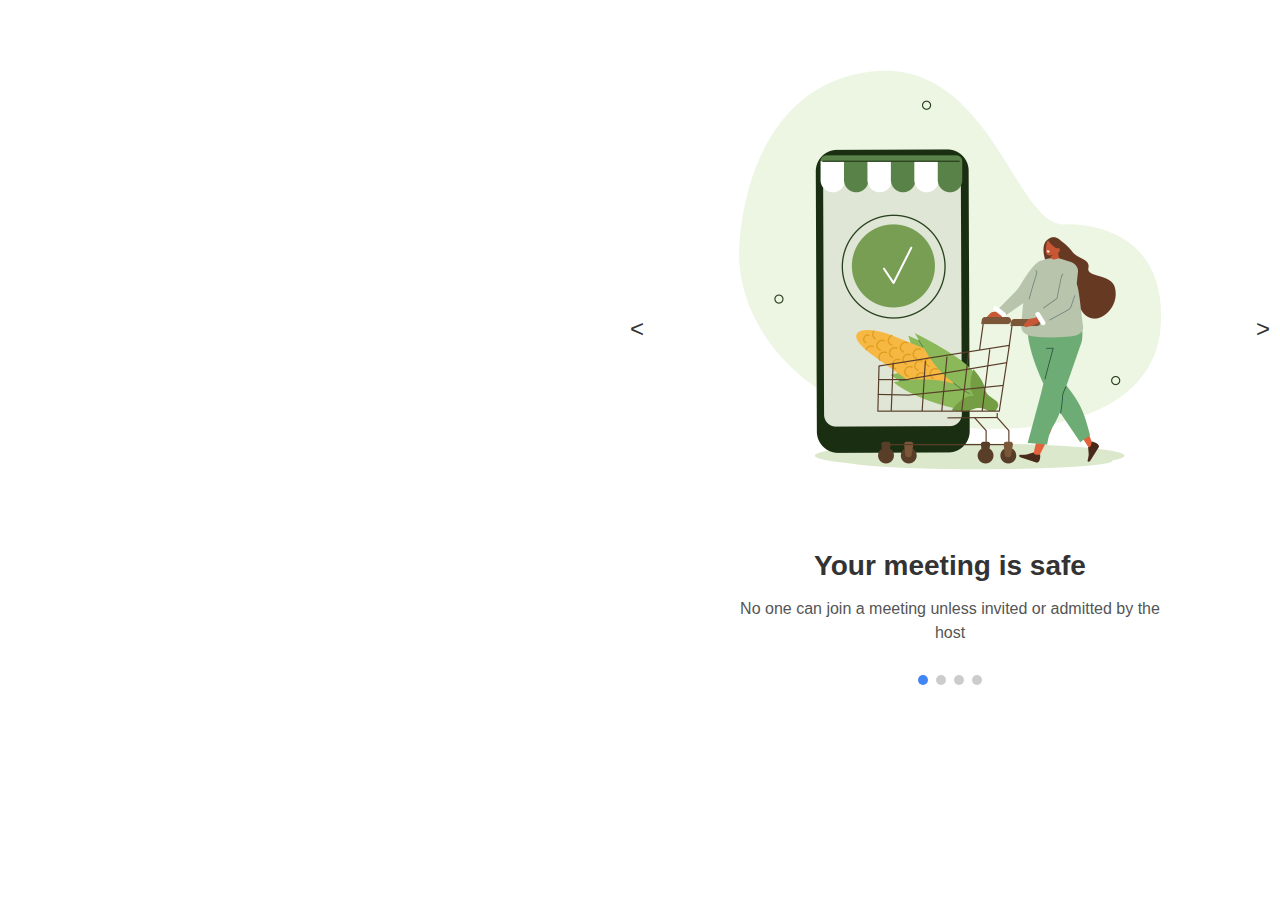
==== HTML/index.html @ 4975b03a "Add initial HTML, CSS, and JavaScript files for project setup" ====
<!DOCTYPE html>
<html lang="en">
<head>
    <meta charset="UTF-8">
    <meta name="viewport" content="width=device-width, initial-scale=1.0">
    <link rel="stylesheet" href="style.css">
    <title>Document</title>
    <style>
        body {
            font-family: Arial, sans-serif;
            margin: 0;
            padding: 0;
        }
        .hero-section {
            display: flex;
            align-items: center;
            width: 100%;
        }
        .leftSide {
            width: 50%;
            /* Left side left empty for future content */
        }
        .rightSide {
            width: 50%;
            position: relative;
            padding: 20px;
            text-align: center;
        }
        .image-container {
            width: 500px;
            height: 500px;
            margin: 0 auto 30px;
            display: flex;
            justify-content: center;
            align-items: center;
        }
        .image-container img {
            max-width: 100%;
            max-height: 100%;
        }
        h2 {
            font-size: 28px;
            margin-bottom: 15px;
            color: #333;
        }
        p {
            font-size: 16px;
            color: #555;
            max-width: 450px;
            margin: 0 auto 30px;
            line-height: 1.5;
        }
        .content-slide {
            display: none;
        }
        .content-slide.active {
            display: block;
        }
        .navigation-arrow {
            position: absolute;
            top: 50%;
            transform: translateY(-100%);
            font-size: 24px;
            background: none;
            border: none;
            cursor: pointer;
            color: #333;
            padding: 10px;
            z-index: 10;
        }
        .prev {
            left: 0;
        }
        .next {
            right: 0;
        }
        .indicators {
            display: flex;
            justify-content: center;
            gap: 8px;
        }
        .indicator {
            width: 10px;
            height: 10px;
            border-radius: 50%;
            background-color: #ccc;
            cursor: pointer;
        }
        .indicator.active {
            background-color: #4285f4;
        }
    </style>
</head>
<body>
    <div class="hero-section">
        <div class="leftSide">
            <!-- Left side empty for future content -->
        </div>
        <div class="rightSide">
            <button class="navigation-arrow prev" onclick="previousSlide()">&lt;</button>
            <button class="navigation-arrow next" onclick="nextSlide()">&gt;</button>

            <div id="slide1" class="content-slide active">
                <div class="image-container">
                    <img src="../Assets/IMG - 1.png" alt="Security illustration">
                </div>
                <h2>Your meeting is safe</h2>
                <p>No one can join a meeting unless invited or admitted by the host</p>
            </div>

            <div id="slide2" class="content-slide">
                <div class="image-container">
                    <img src="../Assets/IMG - 2.png" alt="Communication illustration">
                </div>
                <h2>Easy communication</h2>
                <p>Connect with your team from anywhere in the world with just one click</p>
            </div>

            <div id="slide3" class="content-slide">
                <div class="image-container">
                    <img src="../Assets/IMG - 3.png" alt="Collaboration illustration">
                </div>
                <h2>Work together</h2>
                <p>Share your screen, collaborate on documents, and brainstorm with your team in real-time</p>
            </div>

            <div id="slide4" class="content-slide">
                <div class="image-container">
                    <img src="../Assets/IMG - 4.png" alt="Recording illustration">
                </div>
                <h2>Never miss a detail</h2>
                <p>Record your meetings and access them later to review important information</p>
            </div>

            <div class="indicators">
                <div class="indicator active" onclick="goToSlide(0)"></div>
                <div class="indicator" onclick="goToSlide(1)"></div>
                <div class="indicator" onclick="goToSlide(2)"></div>
                <div class="indicator" onclick="goToSlide(3)"></div>
            </div>
        </div>
    </div>

    <script>
        let currentSlideIndex = 0;
        const slides = document.querySelectorAll(".content-slide");
        const indicators = document.querySelectorAll(".indicator");
        
        function updateSlide(index) {
            // Hide all slides
            slides.forEach(slide => slide.classList.remove("active"));
            // Show the current slide
            slides[index].classList.add("active");
            
            // Update indicators
            indicators.forEach(indicator => indicator.classList.remove("active"));
            indicators[index].classList.add("active");
        }
        
        function previousSlide() {
            currentSlideIndex = (currentSlideIndex - 1 + slides.length) % slides.length;
            updateSlide(currentSlideIndex);
        }
        
        function nextSlide() {
            currentSlideIndex = (currentSlideIndex + 1) % slides.length;
            updateSlide(currentSlideIndex);
        }
        
        function goToSlide(index) {
            currentSlideIndex = index;
            updateSlide(currentSlideIndex);
        }
    </script>
</body>
</html>
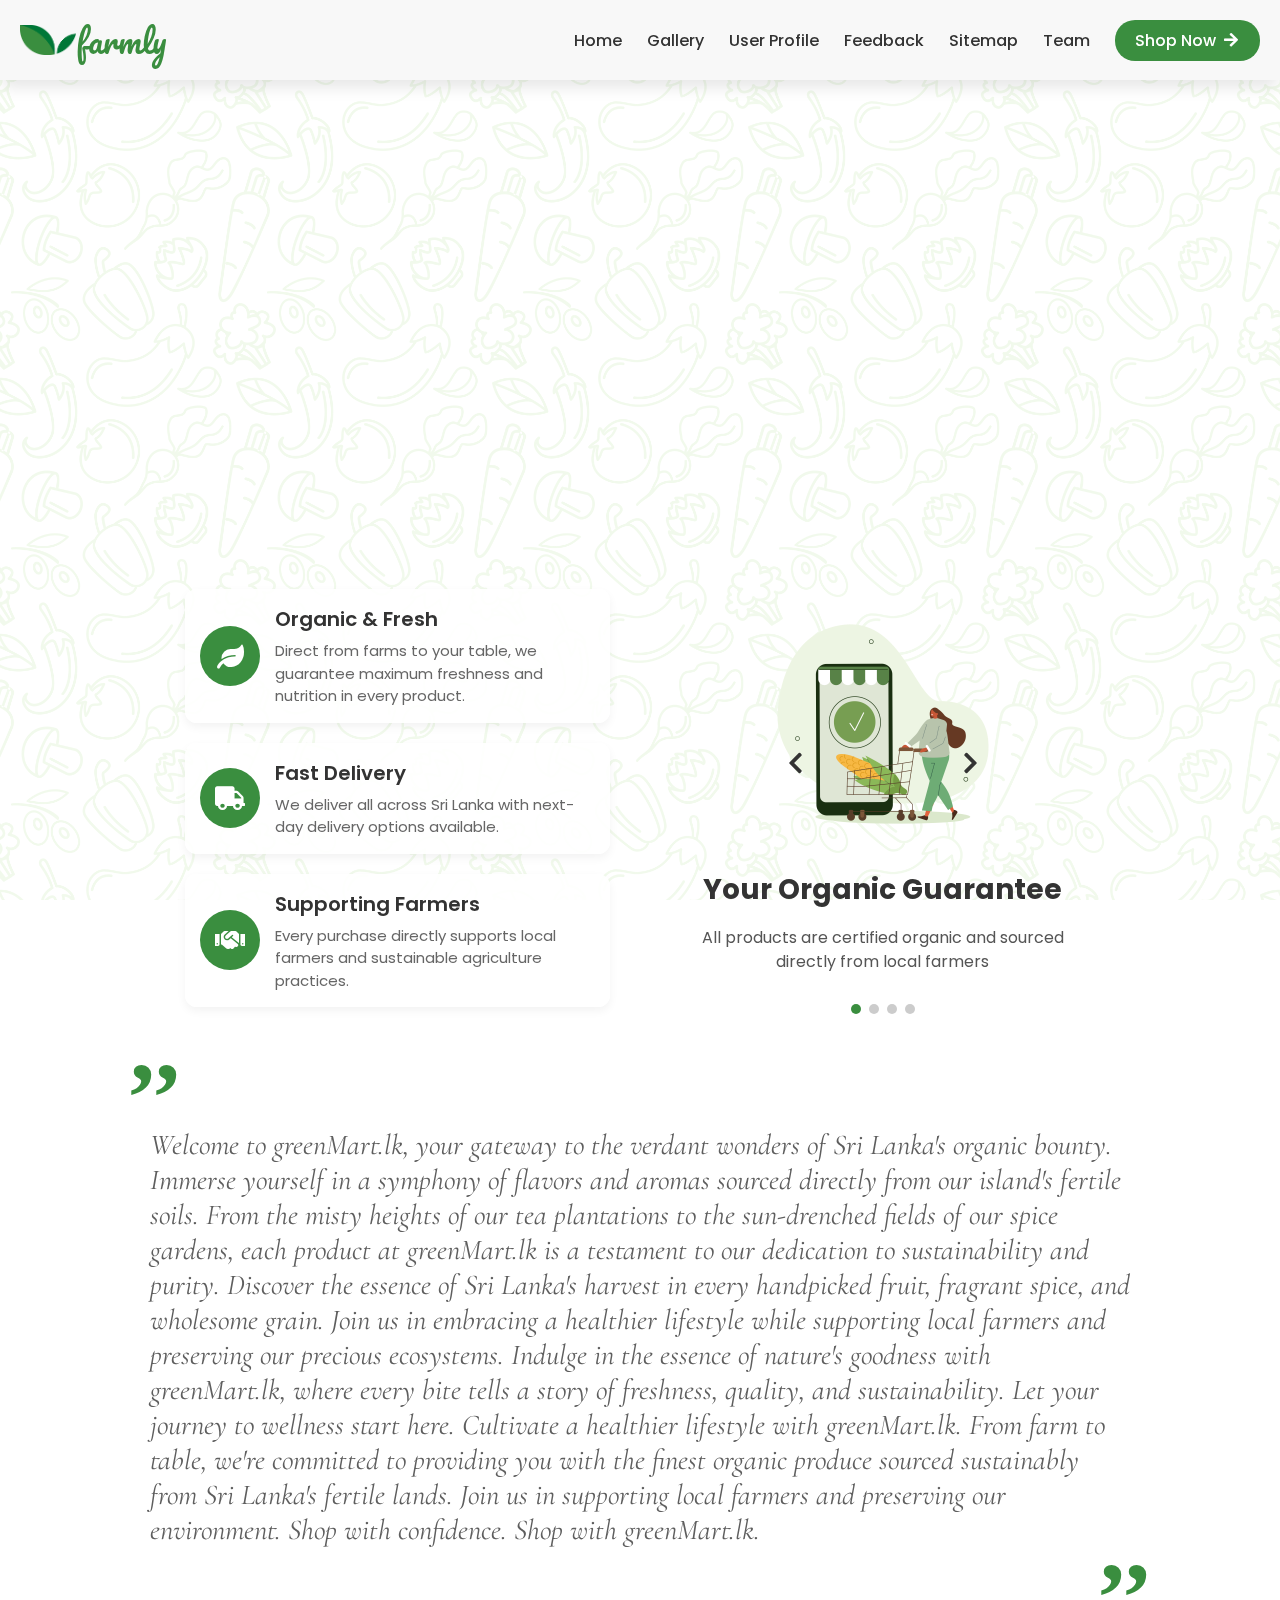
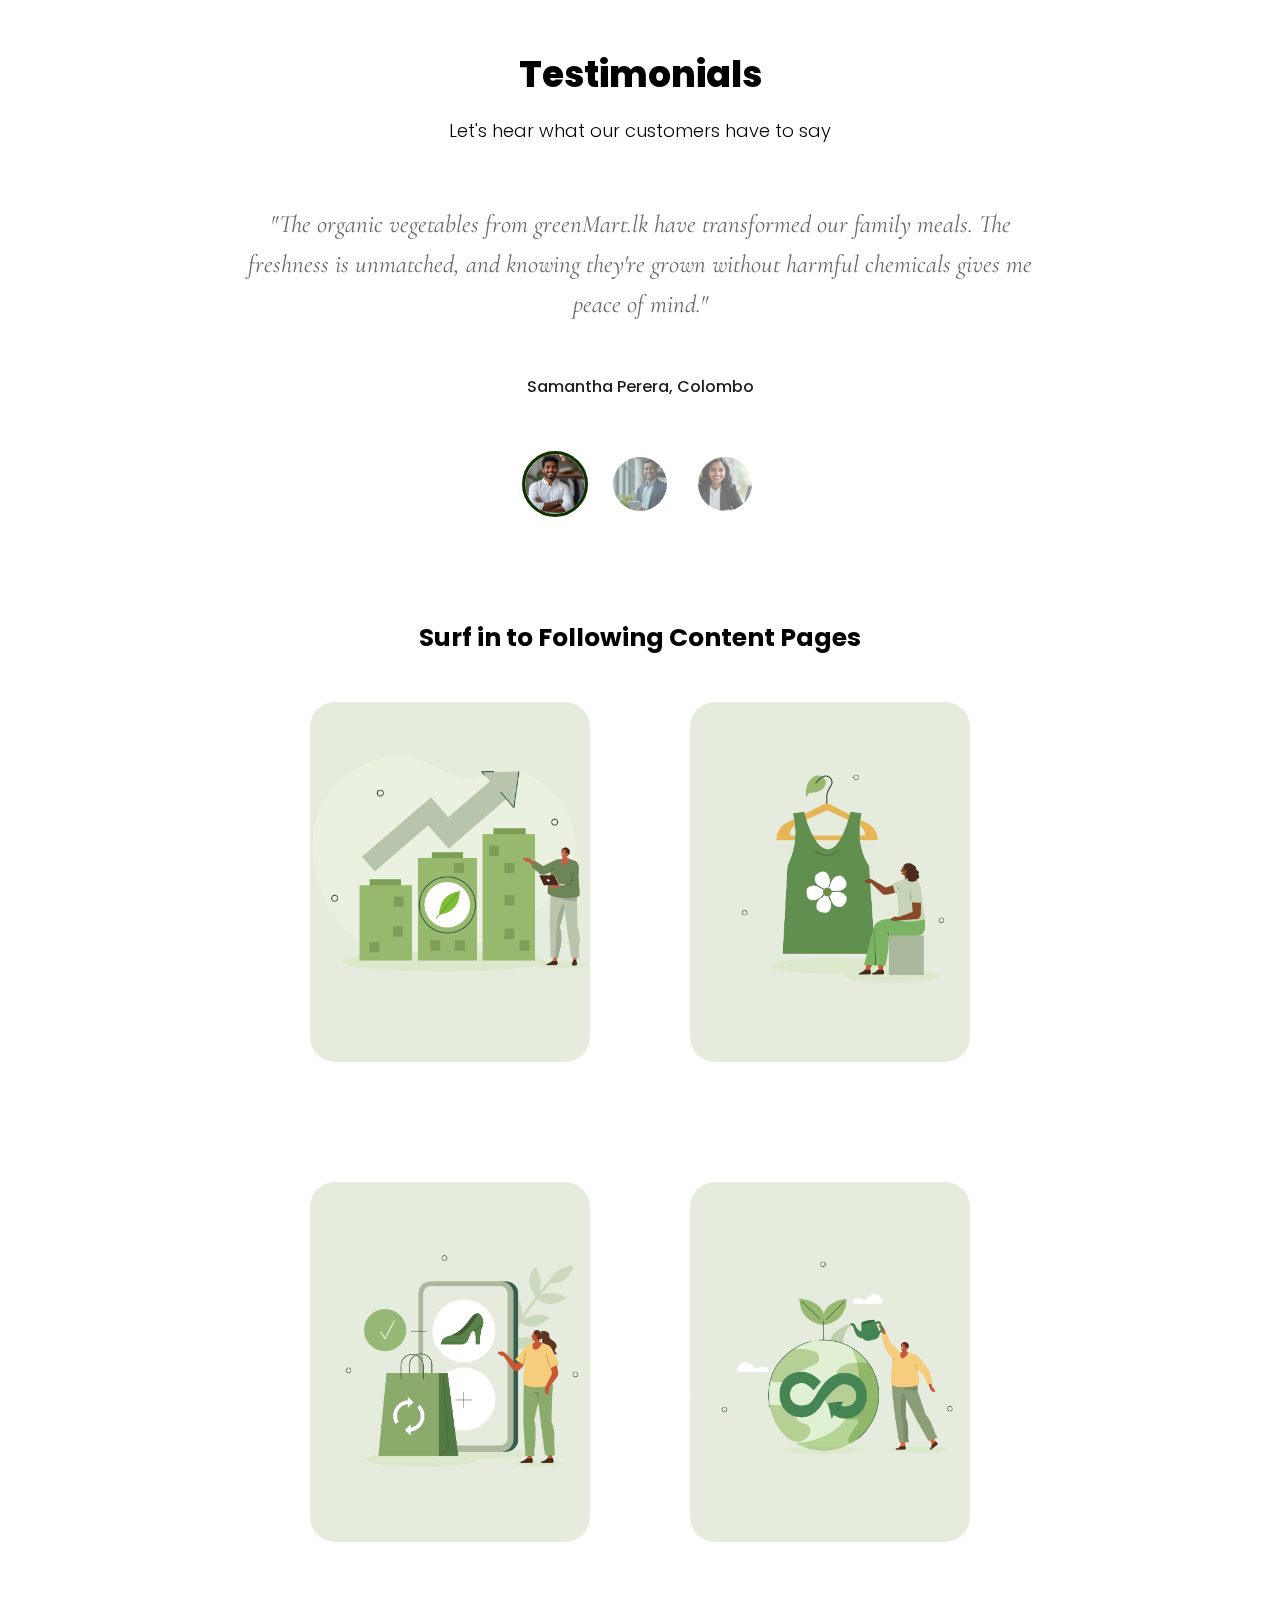
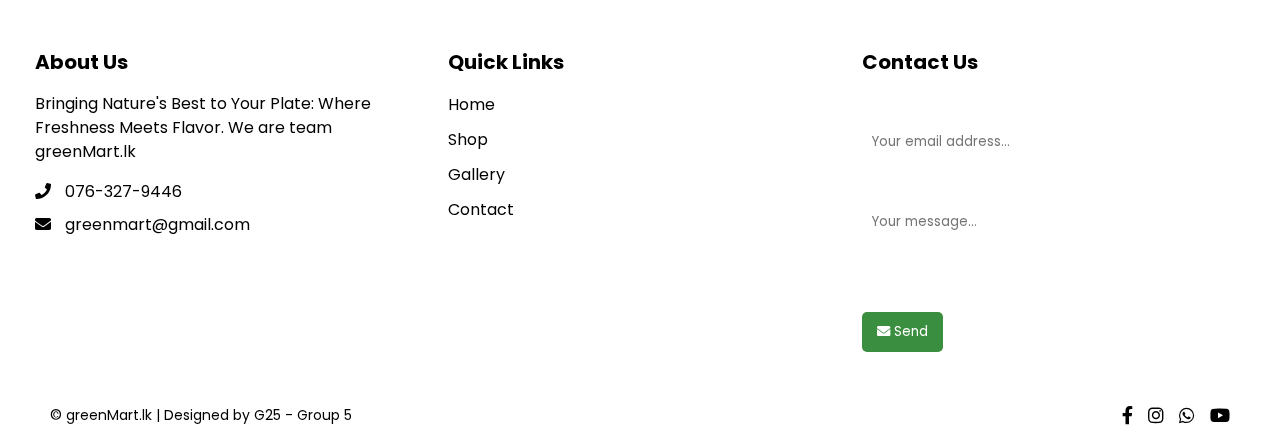
==== commit cf67e940: "Refactor HomePage layout for better user experience and accessibility" ====
--- a/HTML/index.html
+++ b/HTML/index.html
@@ -3,133 +3,148 @@
 <head>
     <meta charset="UTF-8">
     <meta name="viewport" content="width=device-width, initial-scale=1.0">
-    <link rel="stylesheet" href="style.css">
-    <title>Document</title>
-    <style>
-        body {
-            font-family: Arial, sans-serif;
-            margin: 0;
-            padding: 0;
-        }
-        .hero-section {
-            display: flex;
-            align-items: center;
-            width: 100%;
-        }
-        .leftSide {
-            width: 50%;
-            /* Left side left empty for future content */
-        }
-        .rightSide {
-            width: 50%;
-            position: relative;
-            padding: 20px;
-            text-align: center;
-        }
-        .image-container {
-            width: 500px;
-            height: 500px;
-            margin: 0 auto 30px;
-            display: flex;
-            justify-content: center;
-            align-items: center;
-        }
-        .image-container img {
-            max-width: 100%;
-            max-height: 100%;
-        }
-        h2 {
-            font-size: 28px;
-            margin-bottom: 15px;
-            color: #333;
-        }
-        p {
-            font-size: 16px;
-            color: #555;
-            max-width: 450px;
-            margin: 0 auto 30px;
-            line-height: 1.5;
-        }
-        .content-slide {
-            display: none;
-        }
-        .content-slide.active {
-            display: block;
-        }
-        .navigation-arrow {
-            position: absolute;
-            top: 50%;
-            transform: translateY(-100%);
-            font-size: 24px;
-            background: none;
-            border: none;
-            cursor: pointer;
-            color: #333;
-            padding: 10px;
-            z-index: 10;
-        }
-        .prev {
-            left: 0;
-        }
-        .next {
-            right: 0;
-        }
-        .indicators {
-            display: flex;
-            justify-content: center;
-            gap: 8px;
-        }
-        .indicator {
-            width: 10px;
-            height: 10px;
-            border-radius: 50%;
-            background-color: #ccc;
-            cursor: pointer;
-        }
-        .indicator.active {
-            background-color: #4285f4;
-        }
-    </style>
+    <title>farmly</title>
+    <link rel="icon" type="image" href="../Assets/Farmly Logo Main.png"> 
+    <link rel="stylesheet" href="../CSS/HomePage.css">
+    <link rel="stylesheet" href="https://cdnjs.cloudflare.com/ajax/libs/font-awesome/5.15.4/css/all.min.css">
+    <link href="https://fonts.googleapis.com/css2?family=Poppins:wght@400;500;600&display=swap" rel="stylesheet">
 </head>
 <body>
+    <!-- Navigation Bar -->
+    <nav class="main-nav">
+        <div class="nav-container">
+            <div class="nav-content">
+                <!-- Logo -->
+                <a href="index.html" class="logo-link">
+                    <!-- <span class="brand-first">farmly</span> -->
+                    <img src="../Assets/Farmly Logo Main.png" alt="Logo" class="logo-image">
+                    <!-- <span class="brand-first"><b>green</b></span><span class="brand-second"><b>Mart.lk</b></span> -->
+                    <span class="brand-first">farmly</span>
+                </a>
+                
+                <!-- Desktop Navigation -->
+                <div class="desktop-nav">
+                    <a href="index.html" class="nav-item">Home</a>
+                    <a href="gallery.html" class="nav-item">Gallery</a>
+                    <a href="profile.html" class="nav-item">User Profile</a>
+                    <a href="feedback.html" class="nav-item">Feedback</a>
+                    <a href="sitemap.html" class="nav-item">Sitemap</a>
+                    <a href="team.html" class="nav-item">Team</a>
+                    
+                    <a href="shop.html" class="shop-button">
+                        <span>Shop Now</span>
+                        <i class="fas fa-arrow-right"></i>
+                    </a>
+                </div>
+                
+                <!-- Mobile Hamburger Button -->
+                <button 
+                    class="menu-button"
+                    onclick="toggleMobileMenu()"
+                    aria-label="Toggle navigation menu"
+                >
+                    <i id="menuIcon" class="fas fa-bars"></i>
+                </button>
+            </div>
+
+            <!-- Mobile Menu -->
+            <div id="mobileMenu" class="mobile-menu">
+                <div class="mobile-menu-items">
+                    <a href="index.html" class="mobile-nav-item">Home</a>
+                    <a href="gallery.html" class="mobile-nav-item">Gallery</a>
+                    <a href="profile.html" class="mobile-nav-item">User Profile</a>
+                    <a href="feedback.html" class="mobile-nav-item">Feedback</a>
+                    <a href="sitemap.html" class="mobile-nav-item">Sitemap</a>
+                    <a href="team.html" class="mobile-nav-item">Team</a>
+                    
+                    <div class="mobile-buttons">
+                        <a href="shop.html" class="shop-button">
+                            <span>Shop Now</span>
+                            <i class="fas fa-arrow-right"></i>
+                        </a>
+                    </div>
+                </div>
+            </div>
+        </div>
+    </nav>
+    <div class="main-content">
+    <div class="Section-1">
+    <div id="hero" class="Mtext"><b>Discover the Natural Goodness with Us!</b></div>
+    
+    <div class="Mbutton">
+        <a href="shop.html" class="button"><b>Explore Freshness</b></a>
+        <div class="Stext1"><b>#Feel the Essence of <span class="highlight-green">PURE FRESHNESS.</span></b></div>
+
+    </div>
+    
+    <!-- Hero Section -->
     <div class="hero-section">
-        <div class="leftSide">
-            <!-- Left side empty for future content -->
-        </div>
+        <div class="leftSide">            
+            <!-- Added New Content -->
+            <div class="feature-box">
+              <div class="feature-icon">
+                <i class="fas fa-leaf"></i>
+              </div>
+              <div class="feature-text">
+                <h3>Organic & Fresh</h3>
+                <p>Direct from farms to your table, we guarantee maximum freshness and nutrition in every product.</p>
+              </div>
+            </div>
+            
+            <div class="feature-box">
+              <div class="feature-icon">
+                <i class="fas fa-truck"></i>
+              </div>
+              <div class="feature-text">
+                <h3>Fast Delivery</h3>
+                <p>We deliver all across Sri Lanka with next-day delivery options available.</p>
+              </div>
+            </div>
+            
+            <div class="feature-box">
+              <div class="feature-icon">
+                <i class="fas fa-handshake"></i>
+              </div>
+              <div class="feature-text">
+                <h3>Supporting Farmers</h3>
+                <p>Every purchase directly supports local farmers and sustainable agriculture practices.</p>
+              </div>
+            </div>
+          </div>
         <div class="rightSide">
-            <button class="navigation-arrow prev" onclick="previousSlide()">&lt;</button>
-            <button class="navigation-arrow next" onclick="nextSlide()">&gt;</button>
+            <button class="navigation-arrow prev" onclick="previousSlide()"><i class="fas fa-chevron-left"></i></button>
+            <button class="navigation-arrow next" onclick="nextSlide()"><i class="fas fa-chevron-right"></i></button>
 
             <div id="slide1" class="content-slide active">
                 <div class="image-container">
                     <img src="../Assets/IMG - 1.png" alt="Security illustration">
                 </div>
-                <h2>Your meeting is safe</h2>
-                <p>No one can join a meeting unless invited or admitted by the host</p>
+                <h2>Your Organic Guarantee</h2>
+                <p>All products are certified organic and sourced directly from local farmers</p>
             </div>
 
             <div id="slide2" class="content-slide">
                 <div class="image-container">
                     <img src="../Assets/IMG - 2.png" alt="Communication illustration">
                 </div>
-                <h2>Easy communication</h2>
-                <p>Connect with your team from anywhere in the world with just one click</p>
+                <h2>Farm Fresh Delivery</h2>
+                <p>We deliver fresh produce to your doorstep within 24 hours of harvest</p>
             </div>
 
             <div id="slide3" class="content-slide">
                 <div class="image-container">
                     <img src="../Assets/IMG - 3.png" alt="Collaboration illustration">
                 </div>
-                <h2>Work together</h2>
-                <p>Share your screen, collaborate on documents, and brainstorm with your team in real-time</p>
+                <h2>Support Local Farmers</h2>
+                <p>Every purchase supports sustainable farming practices and local Sri Lankan communities</p>
             </div>
 
             <div id="slide4" class="content-slide">
                 <div class="image-container">
                     <img src="../Assets/IMG - 4.png" alt="Recording illustration">
                 </div>
-                <h2>Never miss a detail</h2>
-                <p>Record your meetings and access them later to review important information</p>
+                <h2>Quality You Can Trust</h2>
+                <p>We guarantee the freshness and quality of all our organic products</p>
             </div>
 
             <div class="indicators">
@@ -140,8 +155,213 @@
             </div>
         </div>
     </div>
+    </div>
+    <div id="about" class="para">
+        <div class="about-content">
+            <span class="green-comma left-comma">,,</span>
+            <div class="about-text">
+                Welcome to greenMart.lk, your gateway to the verdant wonders of Sri Lanka's organic bounty. 
+                Immerse yourself in a symphony of flavors and aromas sourced directly from our island's fertile soils. 
+                From the misty heights of our tea plantations to the sun-drenched fields of our spice gardens, 
+                each product at greenMart.lk is a testament to our dedication to sustainability and purity. 
+                Discover the essence of Sri Lanka's harvest in every handpicked fruit, fragrant spice, and 
+                wholesome grain. Join us in embracing a healthier lifestyle while supporting local farmers 
+                and preserving our precious ecosystems. Indulge in the essence of nature's goodness with 
+                greenMart.lk, where every bite tells a story of freshness, quality, and sustainability. 
+                Let your journey to wellness start here.
+    
+                Cultivate a healthier lifestyle with greenMart.lk. From farm to table, we're committed to 
+                providing you with the finest organic produce sourced sustainably from Sri Lanka's fertile 
+                lands. Join us in supporting local farmers and preserving our environment. Shop with confidence. 
+                Shop with greenMart.lk.
+            </div>
+            <span class="green-comma right-comma">,,</span>
+        </div>
+    </div>
+    
+<div class="minimal-testimonial-section">
+    <h2 class="testimonial-title">Testimonials</h2>
+    <p class="testimonial-subtitle">Let's hear what our customers have to say</p>
+    
+    <div class="testimonial-slider-container">
+        <div class="testimonial-slider">
+            <!-- Testimonial 1 -->
+            <div class="testimonial-slide active">
+                <p class="testimonial-quote">"The organic vegetables from greenMart.lk have transformed our family meals. The freshness is unmatched, and knowing they're grown without harmful chemicals gives me peace of mind."</p>
+                <p class="testimonial-author">Samantha Perera, Colombo</p>
+            </div>
+            
+            <!-- Testimonial 2 -->
+            <div class="testimonial-slide">
+                <p class="testimonial-quote">"I've been ordering Sri Lankan spices from greenMart.lk for my restaurant, and the quality is exceptional. My customers can taste the difference in every dish. Highly recommend!"</p>
+                <p class="testimonial-author">Ravi Mendis, Kandy</p>
+            </div>
+            
+            <!-- Testimonial 3 -->
+            <div class="testimonial-slide">
+                <p class="testimonial-quote">"As someone who cares deeply about sustainability, I appreciate greenMart.lk's commitment to eco-friendly packaging and supporting local farmers. Their organic fruits are the freshest I've ever tasted!"</p>
+                <p class="testimonial-author">Niroshi Fernando, Galle</p>
+            </div>
+        </div>
+        
+        <div class="testimonial-avatars">
+            <div class="avatar-container active" onclick="showTestimonial(0)">
+                <img src="../Assets/Person 01.jpeg" alt="Customer" onerror="this.src='https://via.placeholder.com/60'">
+            </div>
+            <div class="avatar-container" onclick="showTestimonial(1)">
+                <img src="../Assets/Person 02.jpeg" alt="Customer" onerror="this.src='https://via.placeholder.com/60'">
+            </div>
+            <div class="avatar-container" onclick="showTestimonial(2)">
+                <img src="../Assets/Person 03.jpeg" alt="Customer" onerror="this.src='https://via.placeholder.com/60'">
+            </div>
+        </div>
+    </div>
+</div>
+
+    <div class="Stext2"><b>Surf in to Following Content Pages</b></div>
+    
+    <div id="gallery" class="template"> 
+        <div class="wrapper">
+            <div class="card">
+                <img src="../Assets/Card - 1 - IMG.png" alt="Benefits">
+                <div class="info">
+                    <h1>Benefits</h1>
+                    <p>Discover the numerous health benefits of embracing organic foods.</p>
+                    <a href="benefits.html" class="butn">Read More</a>
+                </div>
+            </div>
+        </div> 
+        
+        <div class="wrapper">
+            <div class="card">
+                <img src="../Assets/Card - 2 - IMG.png" alt="Labels">
+                <div class="info">
+                    <h1>Labels</h1>
+                    <p>Explore the meaning behind organic labels and certifications.</p>
+                    <a href="labels.html" class="butn">Read More</a>
+                </div>
+            </div>
+        </div>
+
+        <div class="wrapper">
+            <div class="card">
+                <img src="../Assets/Card - 3 - IMG.png" alt="Lifestyle">
+                <div class="info">
+                    <h1>LifeStyle</h1>
+                    <p>Embrace a holistic organic lifestyle, integrating nutritious foods.</p>
+                    <a href="lifestyle.html" class="butn">Read More</a>
+                </div>
+            </div>
+        </div>
+
+        <div class="wrapper">
+            <div class="card">
+                <img src="../Assets/Card - 4 - IMG.png" alt="Practices">
+                <div class="info">
+                    <h1>Practices</h1>
+                    <p>Stay updated on the latest trends in organic farming practices.</p>
+                    <a href="practices.html" class="butn">Read More</a>
+                </div>
+            </div>
+        </div>
+    </div>
+    </div>
+    <!-- Footer -->
+    <footer id="contact">
+        <div class="footer-content">
+            <div class="footer-section about">
+                <h3>About Us</h3>
+                <p>Bringing Nature's Best to Your Plate: Where Freshness Meets Flavor. We are team greenMart.lk</p>
+                <div class="contact">
+                    <span><i class="fas fa-phone"></i> 076-327-9446</span>
+                    <span><i class="fas fa-envelope"></i> greenmart@gmail.com</span>
+                </div>
+            </div>
+            <div class="footer-section links">
+                <h3>Quick Links</h3>
+                <ul>
+                    <li><a href="index.html">Home</a></li>
+                    <li><a href="shop.html">Shop</a></li>
+                    <li><a href="gallery.html">Gallery</a></li>
+                    <li><a href="#contact">Contact</a></li>
+                </ul>
+            </div>
+            <div class="footer-section contact-form">
+                <h3>Contact Us</h3>
+                <form action="#">
+                    <input type="email" name="email" class="text-input contact-input" placeholder="Your email address...">
+                    <textarea name="message" class="text-input contact-input" placeholder="Your message..."></textarea>
+                    <button type="submit" class="btn btn-big contact-btn">
+                        <i class="fas fa-envelope"></i>
+                        Send
+                    </button>
+                </form>
+            </div>
+        </div>
+        <div class="footer-bottom">
+            &copy; greenMart.lk | Designed by G25 - Group 5
+            <div class="social-icons">
+                <a href="#"><i class="fab fa-facebook-f"></i></a>
+                <a href="#"><i class="fab fa-instagram"></i></a>
+                <a href="#"><i class="fab fa-whatsapp"></i></a>
+                <a href="#"><i class="fab fa-youtube"></i></a>
+            </div>
+        </div>
+    </footer> 
 
     <script>
+
+let currentTestimonialIndex = 0;
+const testimonialSlides = document.querySelectorAll(".testimonial-slide");
+const avatarContainers = document.querySelectorAll(".avatar-container");
+
+function showTestimonial(index) {
+    // Update current index
+    currentTestimonialIndex = index;
+    
+    // Hide all testimonials
+    testimonialSlides.forEach(slide => {
+        slide.classList.remove("active");
+    });
+    
+    // Show selected testimonial
+    testimonialSlides[index].classList.add("active");
+    
+    // Update avatar selection
+    avatarContainers.forEach(avatar => {
+        avatar.classList.remove("active");
+    });
+    
+    avatarContainers[index].classList.add("active");
+}
+
+// Auto rotate testimonials
+function rotateTestimonials() {
+    let nextIndex = (currentTestimonialIndex + 1) % testimonialSlides.length;
+    showTestimonial(nextIndex);
+}
+
+// Set interval for auto rotation (8 seconds)
+const testimonialInterval = setInterval(rotateTestimonials, 10000);
+
+// // Pause rotation when hovering over testimonial section
+// const testimonialSection = document.querySelector(".minimal-testimonial-section");
+// if (testimonialSection) {
+//     testimonialSection.addEventListener("mouseenter", () => {
+//         clearInterval(testimonialInterval);
+//     });
+    
+//     testimonialSection.addEventListener("mouseleave", () => {
+//         clearInterval(testimonialInterval);
+//         testimonialInterval = setInterval(rotateTestimonials, 8000);
+//     });
+// }
+
+// Initialize on page load
+document.addEventListener("DOMContentLoaded", function() {
+    showTestimonial(0);
+});
+
         let currentSlideIndex = 0;
         const slides = document.querySelectorAll(".content-slide");
         const indicators = document.querySelectorAll(".indicator");
@@ -171,6 +391,54 @@
             currentSlideIndex = index;
             updateSlide(currentSlideIndex);
         }
+        
+        // Auto-advance slides
+        setInterval(function() {
+            nextSlide();
+        }, 5000);
+
+        // Navbar functions
+        let isScrolled = false;
+        let isMenuOpen = false;
+
+        // Function to handle scroll
+        function handleScroll() {
+            isScrolled = window.scrollY > 20;
+            updateNavbarStyle();
+        }
+
+        // Function to update navbar style based on scroll position
+        function updateNavbarStyle() {
+            const navbar = document.querySelector('.main-nav');
+            if (isScrolled) {
+                navbar.classList.add('scrolled');
+            } else {
+                navbar.classList.remove('scrolled');
+            }
+        }
+
+        // Function to toggle mobile menu
+        function toggleMobileMenu() {
+            isMenuOpen = !isMenuOpen;
+            const mobileMenu = document.getElementById('mobileMenu');
+            const menuIcon = document.getElementById('menuIcon');
+            
+            if (isMenuOpen) {
+                mobileMenu.classList.add('open');
+                menuIcon.classList.remove('fa-bars');
+                menuIcon.classList.add('fa-times');
+            } else {
+                mobileMenu.classList.remove('open');
+                menuIcon.classList.add('fa-bars');
+                menuIcon.classList.remove('fa-times');
+            }
+        }
+
+        // Add event listeners
+        window.addEventListener('scroll', handleScroll);
+        
+        // Initialize navbar style on page load
+        handleScroll();
     </script>
 </body>
 </html>--- a/CSS/HomePage.css
+++ b/CSS/HomePage.css
@@ -0,0 +1,1192 @@
+@import url('https://fonts.googleapis.com/css2?family=Poppins:wght@400;500;600&display=swap');
+@import url('https://fonts.googleapis.com/css2?family=Bitter:ital,wght@0,100..900;1,100..900&family=Gabarito:wght@400..900&family=Pacifico&family=Raleway:ital,wght@0,100..900;1,100..900&display=swap');
+@import url('https://fonts.googleapis.com/css2?family=Montserrat:wght@400;500;600;700&display=swap');
+@import url('https://fonts.googleapis.com/css2?family=Bitter:ital,wght@0,100..900;1,100..900&family=Gabarito:wght@400..900&family=Pacifico&family=Questrial&family=Raleway:ital,wght@0,100..900;1,100..900&display=swap');
+@import url('https://fonts.googleapis.com/css2?family=Bitter:ital,wght@0,100..900;1,100..900&family=Cormorant:ital,wght@0,300..700;1,300..700&family=Gabarito:wght@400..900&family=Pacifico&family=Questrial&family=Raleway:ital,wght@0,100..900;1,100..900&display=swap');
+
+* {
+    margin: 0;
+    padding: 0;
+    box-sizing: border-box;
+    font-family: "Poppins", sans-serif;
+}
+
+body {
+    background-image: url(../Assets/BI\ -\ 1.jpeg);
+    background-size: contain;
+    background-position: center;
+    background-attachment: fixed;
+    position: relative;
+    padding-top: 70px;
+}
+.main-content {
+    padding-left: 120px; 
+    padding-right:120px;
+}
+body::before {
+    content: "";
+    position: fixed;
+    top: 0;
+    left: 0;
+    width: 100%;
+    height: 100%;
+    background-color: rgba(255, 255, 255, 0.8); 
+    z-index: -1;
+}
+
+.main-nav {
+    position: fixed;
+    top: 0;
+    left: 0;
+    right: 0;
+    z-index: 50;
+    transition: all 0.3s ease-in-out;
+    background-color: rgba(248, 248, 248, 1);
+    box-shadow: 0 10px 15px -3px rgba(0, 0, 0, 0.1);
+}
+
+.main-nav.scrolled {
+    margin-top: 16px;
+    margin-left: 16px;
+    margin-right: 16px;
+    background-color: rgba(248, 248, 248, 0.6);
+    backdrop-filter: blur(4px);
+    border-radius: 16px;
+    box-shadow: 0 10px 15px -3px rgba(0, 0, 0, 0.1);
+}
+
+.nav-container {
+    max-width: 1400px;
+    margin: 0 auto;
+    padding: 0 20px;
+}
+
+.nav-content {
+    display: flex;
+    justify-content: space-between;
+    align-items: center;
+    height: 80px;
+}
+.logo-link {
+    display: flex;
+    align-items: center;
+    text-decoration: none;
+    transform: scale(1);
+    transition: transform 0.2s;
+}
+
+.logo-link:hover {
+    transform: scale(1.05);
+}
+
+.logo-image {
+    height: 30px;
+    width: auto;
+}
+
+.brand-first {
+    font-family: pacifico;
+    color: #3a8e3f;
+    font-size: 2rem;
+}
+
+.desktop-nav {
+    display: none;
+}
+
+@media (min-width: 1024px) {
+    .desktop-nav {
+        display: flex;
+        align-items: center;
+        gap: 25px;
+    }
+    /* .main-content {
+        padding-left: 100px; 
+        padding-right:100px;
+    } */
+}
+
+.nav-item {
+    color: #333;
+    text-decoration: none;
+    font-weight: 500;
+    font-size: 16px;
+    position: relative;
+    transition: color 0.2s;
+}
+
+.nav-item::after {
+    content: "";
+    position: absolute;
+    bottom: -5px;
+    left: 0;
+    width: 0;
+    height: 2px;
+    background: linear-gradient(to right, #3a8e3f, #f7b731);
+    transition: width 0.3s;
+}
+
+.nav-item:hover {
+    color: #3a8e3f;
+}
+
+.nav-item:hover::after {
+    width: 100%;
+}
+
+.shop-button {
+    position: relative;
+    overflow: hidden;
+    display: flex;
+    align-items: center;
+    gap: 8px;
+    background-color: #3a8e3f;
+    color: white;
+    padding: 8px 20px;
+    border-radius: 20px;
+    font-weight: 500;
+    text-decoration: none;
+    transition: all 0.3s;
+    z-index: 1;
+}
+
+.shop-button span {
+    z-index: 10;
+}
+
+.shop-button i {
+    width: 16px;
+    height: 16px;
+    transition: transform 0.5s;
+    z-index: 10;
+}
+
+.shop-button:hover i {
+    transform: translateX(4px);
+}
+
+.shop-button::before {
+    content: "";
+    position: absolute;
+    inset: 0;
+    background: white;
+    opacity: 0;
+    transition: opacity 0.3s;
+    z-index: -1;
+}
+
+.shop-button:hover {
+    color: #3a8e3f;
+    border: 1px solid #3a8e3f;
+}
+
+.shop-button:hover::before {
+    opacity: 1;
+}
+
+.menu-button {
+    display: flex;
+    align-items: center;
+    justify-content: center;
+    padding: 8px;
+    border-radius: 6px;
+    background-color: transparent;
+    color: #333;
+    border: none;
+    cursor: pointer;
+    transition: background-color 0.2s;
+}
+
+.menu-button:hover {
+    background-color: rgba(58, 142, 63, 0.1);
+}
+
+@media (min-width: 1024px) {
+    .menu-button {
+        display: none;
+    }
+}
+
+.mobile-menu {
+    max-height: 0;
+    opacity: 0;
+    overflow: hidden;
+    transition: all 0.3s ease-in-out;
+    visibility: hidden;
+    display: none;
+}
+
+.mobile-menu.open {
+    max-height: 500px;
+    opacity: 1;
+    border-top-width: 1px;
+    visibility: visible;
+    display: block;
+}
+
+.mobile-menu-items {
+    padding: 12px 0;
+    display: flex;
+    flex-direction: column;
+    gap: 4px;
+}
+
+.mobile-nav-item {
+    display: block;
+    width: 100%;
+    text-align: left;
+    padding: 12px 16px;
+    color: #333;
+    text-decoration: none;
+    font-weight: 500;
+    font-size: 16px;
+    position: relative;
+    transition: all 0.2s;
+    border-radius: 6px;
+}
+
+.mobile-nav-item:hover {
+    background-color: rgba(58, 142, 63, 0.1);
+    color: #3a8e3f;
+}
+
+.mobile-buttons {
+    display: flex;
+    flex-direction: column;
+    gap: 12px;
+    padding: 16px;
+    margin-top: 8px;
+}
+
+.Mtext {
+    font-size: 60px;
+    margin-top: 100px;
+    padding: 5px 0px;
+    text-align: center;
+    opacity: 0;
+    transform: translateY(-100%);
+    animation: slideDown 2s ease forwards;
+    margin-bottom: 20px;
+}
+
+@keyframes slideDown {
+    0% {
+        opacity: 0;
+        transform: translateY(-100%);
+    }
+    100% {
+        opacity: 1;
+        transform: translateY(0);
+    }
+}
+
+.button {
+    background-color: #3a8e3f;
+    border: none;
+    color: white;
+    padding: 15px 32px;
+    text-align: center;
+    text-decoration: none;
+    display: inline-block;
+    font-size: 16px;
+    margin: 4px 2px;
+    transition-duration: 0.4s;
+    cursor: pointer;
+    border-radius: 50px;
+}
+
+.Mbutton {
+    margin-top: 10px;
+    text-align: center;
+    opacity: 0;
+    transform: translateY(-100%);
+    animation: slideDown 2.5s ease forwards;
+}
+
+.button:hover {
+    background-color: #005e0d;
+    color: #ffffff;
+}
+
+.Stext1 {
+    margin-top: 40px;
+    font-size: 25px;
+    padding: 5px 0px;
+    text-align: center;
+    margin-bottom: 30px;
+    opacity: 0;
+    transform: translateY(-100%);
+    animation: slideDown 1s ease forwards;
+}
+
+.Stext2 {
+    margin-top: 60px;
+    margin-bottom: 20px;
+    font-size: 25px;
+    padding: 5px 0px;
+    text-align: center;
+}
+
+.highlight-green {
+    color: #3a8e3f;
+    font-size: 30px;
+    opacity: 0;
+    transform: translateY(-100%);
+    animation: slideDown 1s ease forwards;
+}
+
+
+.about-content {
+    margin-top: 100px;
+    margin-bottom: 100px;
+    position: relative;
+    padding: 0 30px;
+}
+
+.green-comma {
+    color: #3a8e3f; /* Using your existing green brand color */
+    font-size: 100px;
+    font-family: "garamond", serif;
+    line-height: 0;
+    position: absolute;
+    font-weight: 900;
+}
+
+.left-comma {
+    left: 10px;
+    top: -80px;
+}
+
+.right-comma {
+    right: 10px;
+    bottom: 0px;
+}
+
+.about-text {
+    font-family: "Cormorant", serif;
+    font-weight: 400;
+    color: #5e5e5e;
+    font-style: italic;
+    font-size: 1.8rem;
+    position: relative;
+    z-index: 1;
+}
+
+/* Add media queries to make commas responsive */
+@media screen and (max-width: 768px) {
+    .green-comma {
+        font-size: 60px;
+    }
+    .about-content {
+        margin-bottom: 80px;
+        margin-top: 50px;
+    }
+    
+    .left-comma {
+        left: -5px;
+        top: -35px;
+    }
+    
+    .right-comma {
+        right: -5px;
+        bottom: 00px;
+    }
+    .about-text {
+        font-size: 1.5rem;
+    }
+}
+
+@media screen and (max-width: 480px) {
+    .green-comma {
+        font-size: 40px;
+    }
+    
+    .left-comma {
+        left: 0;
+        top: -10px;
+    }
+    
+    .right-comma {
+        right: 0;
+        bottom: 0px;
+    }
+    .about-text {
+        font-size: 1.2rem;
+    }
+}
+.hero-section {
+    display: flex;
+    align-items: flex-start;
+    width: 100%;
+    margin: 50px 0;
+    padding: 0 50px;
+    gap: 30px;
+}
+
+.leftSide {
+    width: 50%;
+    padding: 0 15px;
+}
+
+.feature-box {
+    display: flex;
+    align-items: center;
+    margin-bottom: 20px;
+    padding: 15px;
+    border-radius: 12px;
+    transition: all 0.3s ease;
+    background-color: rgba(255, 255, 255, 0.9);
+    box-shadow: 0 4px 10px rgba(0, 0, 0, 0.05);
+    max-width: 100%;
+}
+
+.feature-box:hover {
+    transform: translateY(-3px);
+    box-shadow: 0 6px 15px rgba(0, 0, 0, 0.08);
+}
+
+.feature-icon {
+    flex: 0 0 60px;
+    height: 60px;
+    display: flex;
+    align-items: center;
+    justify-content: center;
+    background-color: #3a8e3f;
+    border-radius: 50%;
+    margin-right: 15px;
+    color: white;
+    font-size: 24px;
+}
+
+.feature-text {
+    flex: 1;
+}
+
+.feature-text h3 {
+    color: #333;
+    margin-bottom: 6px;
+    font-size: 20px;
+    font-weight: 600;
+}
+
+.feature-text p {
+    color: #666;
+    font-size: 15px;
+    line-height: 1.5;
+    margin: 0;
+}
+
+.rightSide {
+    width: 50%;
+    position: relative;
+    padding: 10px;
+    text-align: center;
+}
+
+.image-container {
+    max-width: 400px;
+    height: 250px;
+    margin: 0 auto 20px;
+    display: flex;
+    justify-content: center;
+    align-items: center;
+}
+
+.image-container img {
+    max-width: 100%;
+    max-height: 100%;
+}
+
+.rightSide h2 {
+    font-size: 28px;
+    margin-bottom: 15px;
+    color: #333;
+}
+
+.rightSide p {
+    font-size: 16px;
+    color: #555;
+    max-width: 450px;
+    margin: 0 auto 30px;
+    line-height: 1.5;
+}
+
+.content-slide {
+    display: none;
+    padding: 0 15px;
+}
+
+.content-slide.active {
+    display: block;
+}
+
+.navigation-arrow {
+    position: absolute;
+    top: 40%;
+    transform: translateY(-50%);
+    font-size: 24px;
+    background-color: transparent;
+    border: none;
+    border-radius: 50%;
+    width: 300px;
+    height: 40px;
+    cursor: pointer;
+    color: #333;
+    z-index: 10;
+    display: flex;
+    justify-content: center;
+    align-items: center;
+    transition: all 0.3s ease;
+    padding: 0;
+}
+
+.navigation-arrow:hover {
+    background-color: transparent;
+    color: #3a8e3f;
+    transform: translateY(-50%) scale(1.2);
+}
+
+.prev {
+    left: -10px;
+}
+
+.next {
+    right: -10px;
+}
+
+.indicators {
+    display: flex;
+    justify-content: center;
+    gap: 8px;
+}
+
+.indicator {
+    width: 10px;
+    height: 10px;
+    border-radius: 50%;
+    background-color: #ccc;
+    cursor: pointer;
+    transition: background-color 0.3s ease;
+}
+
+.indicator.active {
+    background-color: #3a8e3f;
+}
+
+.template {
+    display: flex;
+    flex-wrap: wrap;
+    justify-content: center;
+    gap: 80px;
+    padding: 0 50px;
+}
+
+.wrapper {
+    width: 280px;
+    margin: 20px 10px;
+}
+
+.card {
+    border-radius: 25px;
+    width: 100%;
+    height: 360px;
+    padding: 2rem 1rem;
+    background: #e6ecdd;
+    position: relative;
+    display: flex;
+    align-items: flex-end;
+    transition: 0.5s ease-in-out;
+    overflow: hidden;
+}
+
+.card:hover {
+    transform: translateY(20px);
+}
+
+.card::before {
+    content: "";
+    position: absolute;
+    top: 0;
+    left: 0;
+    width: 100%;
+    height: 100%;
+    z-index: 2;
+    transition: 0.5s;
+    border-radius: 15px;
+}
+
+.card:hover::before {
+    opacity: 0;
+}
+
+.card img {
+    width: 100%;
+    height: 80%;
+    object-fit: cover;
+    position: absolute;
+    top: 5%;
+    left: 0;
+    border-radius: 15px;
+}
+
+.card .info {
+    position: relative;
+    z-index: 3;
+    color: #ffffff;
+    opacity: 0;
+    transform: translateY(30px);
+    transition: 0.5s all;
+}
+
+.card:hover .info {
+    opacity: 1;
+    transform: translateY(0px);
+}
+
+.card .info h1 {
+    color: #005506;
+    margin: 0;
+    font-size: 22px;
+}
+
+.card .info p {
+    color: #ffffff;
+    font-weight: 100;
+    letter-spacing: 1px;
+    font-size: 15px;
+    margin-top: 8px;
+    margin-bottom: 20px;
+}
+
+.card .info .butn {
+    text-decoration: none;
+    padding: 0.5rem 1rem;
+    background: #fff;
+    color: #000000;
+    border-radius: 30px;
+    font-size: 14px;
+    font-weight: bold;
+    cursor: pointer;
+    transition: 0.4s ease-in-out;
+}
+
+.card .info .butn:hover {
+    background-color: #3a8e3f;
+    color: white;
+}
+
+footer {
+    background-image: linear-gradient(to bottom, rgba(255, 255, 255, 0.3) 0%, rgb(255, 255, 255) 100%);
+    color: rgb(0, 0, 0);
+    padding: 20px 0 0 0;
+    margin-top: 50px;
+}
+
+.footer-content {
+    display: flex;
+    flex-wrap: wrap;
+    justify-content: space-around;
+    margin: 0 auto;
+    max-width: 1500px;
+    padding: 0 20px;
+}
+
+.footer-section {
+    flex: 1;
+    min-width: 300px;
+    margin: 15px;
+}
+
+.footer-section h3 {
+    color: #000000;
+    margin-bottom: 15px;
+    font-size: 20px;
+}
+
+.footer-section p {
+    margin-bottom: 15px;
+    line-height: 1.5;
+}
+
+.contact span {
+    display: block;
+    margin-bottom: 8px;
+}
+
+.contact i {
+    margin-right: 10px;
+}
+
+.links ul {
+    list-style: none;
+}
+
+.links li {
+    margin-bottom: 10px;
+}
+
+.links a {
+    color: rgb(0, 0, 0);
+    text-decoration: none;
+    transition: color 0.3s;
+}
+
+.links a:hover {
+    color: #f7b731;
+}
+
+.contact-form .text-input {
+    display: block;
+    width: 100%;
+    margin-bottom: 10px;
+    padding: 10px;
+    border: none;
+    border-radius: 5px;
+}
+
+.contact-input {
+    resize: none;
+    height: 100px;
+}
+
+.btn {
+    padding: 10px 15px;
+    background: #3a8e3f;
+    color: white;
+    border: none;
+    border-radius: 5px;
+    cursor: pointer;
+    transition: background 0.3s;
+}
+
+.btn:hover {
+    background: #f7b731;
+    color: #333;
+}
+
+.footer-bottom {
+    background-image: linear-gradient(to bottom, rgba(255, 255, 255, 0.1) 0%, rgba(255, 255, 255, 1) 100%);
+    padding: 15px 50px;
+    display: flex;
+    justify-content: space-between;
+    align-items: center;
+    margin-top: 20px;
+    font-size: 14px;
+}
+
+.social-icons {
+    display: flex;
+    gap: 15px;
+}
+
+.social-icons a {
+    color: rgb(0, 0, 0);
+    font-size: 18px;
+    transition: color 0.3s;
+}
+
+.social-icons a:hover {
+    color: #f7b731;
+}
+
+@media screen and (max-width: 1024px) {
+    .about-content {
+        margin-top: 0px;
+        margin-bottom: 100px;
+    }
+    .main-content {
+        padding-left: 100px; 
+        padding-right:100px;
+    }
+    .nav-container {
+        padding: 0 20px;
+    }
+    
+    .template {
+        padding: 0 20px;
+    }
+    
+    .hero-section {
+        flex-direction: column;
+        padding: 0 20px;
+        gap: 10px;
+    }
+    
+    .leftSide,
+    .rightSide {
+        width: 100%;
+    }
+    
+    .feature-box {
+        max-width: 100%;
+        margin-left: 0;
+        margin-right: 0;
+    }
+    
+    .Mtext {
+        font-size: 42px;
+        margin-top: 80px;
+    }
+    
+    .para {
+        padding: 0 50px;
+        padding-top: 150px;
+    }
+    
+    .footer-content {
+        flex-direction: column;
+        align-items: center;
+    }
+    
+    .footer-section {
+        width: 100%;
+        max-width: 500px;
+        margin-bottom: 30px;
+    }
+    
+    .footer-bottom {
+        flex-direction: column;
+        gap: 15px;
+    }
+    
+    .main-nav.scrolled {
+        margin-top: 0;
+        margin-left: 0;
+        margin-right: 0;
+        border-radius: 0;
+    }
+}
+
+@media screen and (max-width: 768px) {
+    .about-content {
+        margin-top: 0px;
+    }
+    .main-content {
+        padding-left: 80px; 
+        padding-right:80px;
+    }
+    .Mtext {
+        font-size: 32px;
+        margin-top: 70px;
+    }
+    
+    .Stext1, .Stext2 {
+        font-size: 20px;
+    }
+    
+    .highlight-green {
+        font-size: 24px;
+    }
+    
+    .para {
+        padding: 0 30px;
+        font-size: 16px;
+    }
+    
+    .footer-content {
+        padding: 0 30px;
+    }
+    
+    .button {
+        padding: 12px 25px;
+        font-size: 14px;
+    }
+    
+    .navigation-arrow {
+        width: 35px;
+        height: 35px;
+        top: 35%;
+        font-size: 20px;
+    }
+    
+    .prev {
+        left: -5px;
+    }
+    
+    .next {
+        right: -5px;
+    }
+    
+    .image-container {
+        height: 250px;
+    }
+    
+    .feature-box {
+        padding: 12px;
+        margin-bottom: 15px;
+    }
+    
+    .feature-icon {
+        flex: 0 0 45px;
+        height: 45px;
+        font-size: 20px;
+    }
+    
+    .feature-text h3 {
+        font-size: 18px;
+    }
+    
+    .feature-text p {
+        font-size: 14px;
+    }
+}
+
+@media screen and (max-width: 480px) {
+    .main-content {
+        padding-left: 20px; 
+        padding-right:20px;
+    }
+    .Mtext {
+        font-size: 24px;
+        margin-top: 60px;
+    }
+    
+    .Stext1, .Stext2 {
+        font-size: 18px;
+        margin-bottom: 20px;
+    }
+    
+    .highlight-green {
+        font-size: 20px;
+    }
+    
+    .para {
+        padding: 0 20px;
+        font-size: 14px;
+        padding-top: 350px;
+    }
+    
+    .rightSide h2 {
+        font-size: 22px;
+    }
+    
+    .rightSide p {
+        font-size: 14px;
+    }
+    
+    .button {
+        padding: 10px 20px;
+        font-size: 13px;
+    }
+    
+    .image-container {
+        height: 200px;
+    }
+    
+    .footer-bottom {
+        padding: 15px 20px;
+    }
+    
+    .feature-box {
+        flex-direction: column;
+        align-items: center;
+        text-align: center;
+        padding: 15px 10px;
+    }
+    
+    .feature-icon {
+        margin-right: 0;
+        margin-bottom: 10px;
+        flex: 0 0 40px;
+        height: 40px;
+    }
+    
+    .feature-text {
+        text-align: center;
+    }
+    
+    .feature-text h3 {
+        font-size: 16px;
+    }
+    
+    .feature-text p {
+        font-size: 13px;
+    }
+}
+
+@media screen and (max-width: 360px) {
+    .main-content {
+        padding-left: 20px; 
+        padding-right:20px;
+    }
+    .Mtext {
+        font-size: 20px;
+    }
+    
+    .feature-box {
+        margin-left: 5px;
+        margin-right: 5px;
+    }
+    
+    .navigation-arrow {
+        width: 30px;
+        height: 30px;
+        font-size: 16px;
+    }
+   
+}
+/* Add these CSS styles to your existing HomePage.css file */
+
+.minimal-testimonial-section {
+    margin: 100px auto;
+    max-width: 900px;
+    padding: 0 30px;
+    text-align: center;
+    position: relative;
+}
+
+.testimonial-title {
+    font-size: 36px;
+    color: #000000;
+    font-weight: 800;
+    margin-bottom: 15px;
+    font-family: 'Poppins', serif;
+}
+
+.testimonial-subtitle {
+    font-size: 18px;
+    font-weight: 300;
+    color: #030303;
+    margin-bottom: 60px;
+    font-family: 'Poppins', serif;
+}
+
+.testimonial-slider-container {
+    position: relative;
+    padding: 0 20px;
+}
+
+.testimonial-slider {
+    position: relative;
+    min-height: 200px;
+    margin-bottom: 50px;
+}
+
+.testimonial-slide {
+    position: absolute;
+    width: 100%;
+    opacity: 0;
+    transition: opacity 0.8s ease;
+    visibility: hidden;
+    left: 0;
+    right: 0;
+}
+
+.testimonial-slide.active {
+    opacity: 1;
+    visibility: visible;
+}
+
+.testimonial-quote {
+    font-size: 25px;
+    line-height: 1.6;
+    color: #666;
+    margin-bottom: 50px;
+    font-family: 'Cormorant', serif;
+    font-style: italic;
+    max-width: 800px;
+    margin-left: auto;
+    margin-right: auto;
+}
+
+.testimonial-author {
+    font-size: 16px;
+    color: #1d1d1d;
+    font-weight: 500;
+}
+
+.testimonial-avatars {
+    display: flex;
+    justify-content: center;
+    gap: 25px;
+    margin-top: 0px;
+}
+
+.avatar-container {
+    width: 60px;
+    height: 60px;
+    border-radius: 50%;
+    overflow: hidden;
+    cursor: pointer;
+    border: 3px solid transparent;
+    transition: all 0.3s ease;
+    opacity: 0.6;
+}
+
+.avatar-container:hover {
+    opacity: 0.9;
+}
+
+.avatar-container.active {
+    border-color: #0d3200;
+    opacity: 1;
+    transform: scale(1.1);
+}
+
+.avatar-container img {
+    width: 100%;
+    height: 100%;
+    object-fit: cover;
+}
+
+/* Responsive adjustments */
+@media screen and (max-width: 768px) {
+    .minimal-testimonial-section {
+        margin: 80px auto;
+        padding: 0 20px;
+    }
+    
+    .testimonial-title {
+        font-size: 32px;
+    }
+    
+    .testimonial-subtitle {
+        font-size: 16px;
+        margin-bottom: 40px;
+    }
+    
+    .testimonial-quote {
+        font-size: 18px;
+    }
+    
+    .testimonial-slider {
+        min-height: 230px;
+    }
+}
+
+@media screen and (max-width: 480px) {
+    .minimal-testimonial-section {
+        margin: 60px auto;
+        padding: 0 15px;
+    }
+    
+    .testimonial-title {
+        font-size: 28px;
+    }
+    
+    .testimonial-subtitle {
+        font-size: 15px;
+        margin-bottom: 30px;
+    }
+    
+    .testimonial-quote {
+        font-size: 16px;
+    }
+    
+    .testimonial-author {
+        font-size: 14px;
+    }
+    
+    .avatar-container {
+        width: 50px;
+        height: 50px;
+    }
+    
+    .testimonial-avatars {
+        gap: 15px;
+    }
+    
+    .testimonial-slider {
+        min-height: 280px;
+    }
+}